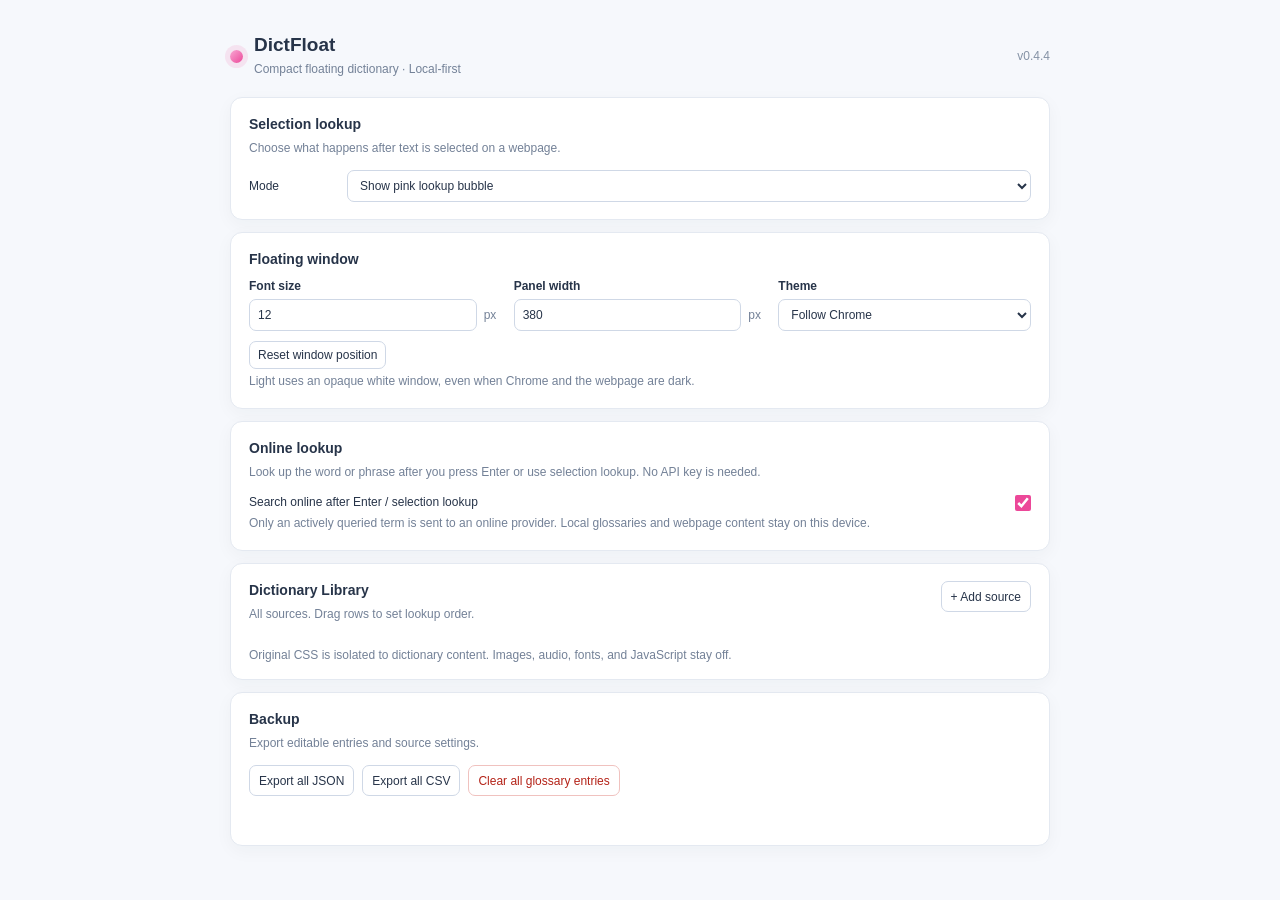
==== DictFloat-dev/options-test.html @ 4e65b745 "archive: import DictFloat v0.4.4" ====
<!doctype html>
<html lang="en">
<head>
  <meta charset="utf-8">
  <meta name="viewport" content="width=device-width,initial-scale=1">
  <title>DictFloat Settings</title>
  <link rel="stylesheet" href="options.css">
</head>
<body>
  <main class="shell">
    <header class="page-header">
      <div class="brand"><span class="brand-dot"></span><div><h1>DictFloat</h1><p>Compact floating dictionary · Local-first</p></div></div>
      <div class="version">v0.4.4</div>
    </header>

    <section class="card">
      <h2>Selection lookup</h2>
      <p class="hint">Choose what happens after text is selected on a webpage.</p>
      <label class="setting-row"><span>Mode</span><select id="selectionMode"><option value="bubble">Show pink lookup bubble</option><option value="auto">Open lookup window automatically</option><option value="off">Off</option></select></label>
    </section>

    <section class="card">
      <h2>Floating window</h2>
      <div class="window-grid">
        <label class="field"><span>Font size</span><span class="input-with-unit"><input id="fontSize" type="number" min="10" max="15" step="1"><small>px</small></span></label>
        <label class="field"><span>Panel width</span><span class="input-with-unit"><input id="panelWidth" type="number" min="320" max="520" step="10"><small>px</small></span></label>
        <label class="field"><span>Theme</span><select id="theme"><option value="system">Follow Chrome</option><option value="light">Light</option><option value="dark">Dark</option></select></label>
      </div>
      <div class="inline-actions"><button id="resetWindowPosition" type="button">Reset window position</button></div>
      <p class="hint">Light uses an opaque white window, even when Chrome and the webpage are dark.</p>
    </section>

    <section class="card">
      <h2>Online lookup</h2>
      <p class="hint">Look up the word or phrase after you press Enter or use selection lookup. No API key is needed.</p>
      <label class="toggle-row"><span>Search online after Enter / selection lookup</span><input id="onlineLookup" type="checkbox"></label>
      <p class="hint">Only an actively queried term is sent to an online provider. Local glossaries and webpage content stay on this device.</p>
    </section>

    <section class="card library-card" id="dictionaryLibraryCard">
      <div class="section-title library-heading">
        <div>
          <h2>Dictionary Library</h2>
          <p class="hint">All sources. Drag rows to set lookup order.</p>
        </div>
        <div class="library-add-wrap">
          <button id="toggleAddSource" type="button" aria-expanded="false">+ Add source</button>
          <div id="addSourceMenu" class="source-menu" hidden>
            <button id="newGlossaryAction" type="button">Create empty glossary</button>
            <label class="source-menu-file">Import JSON / CSV glossary<input id="importFile" type="file" accept=".json,.csv,application/json,text/csv"></label>
            <label class="source-menu-file">Import Wudao offline pack<input id="importWudaoFiles" type="file" accept=".ind,.z" multiple></label>
            <button id="connectMdictFolder" type="button">Connect MDX / MDD folder</button>
          </div>
        </div>
      </div>
      <div id="librarySourceList" class="dictionary-list library-source-list"></div>
      <div class="library-progress">
        <button id="cancelMdictIndex" type="button" class="danger" hidden>Cancel indexing</button>
        <span id="libraryHint" class="hint">Original CSS is isolated to dictionary content. Images, audio, fonts, and JavaScript stay off.</span>
      </div>
    </section>

    <section class="card">
      <h2>Backup</h2>
      <p class="hint">Export editable entries and source settings.</p>
      <div class="actions"><button id="exportJson" type="button">Export all JSON</button><button id="exportCsv" type="button">Export all CSV</button><button class="danger" id="clearEntries" type="button">Clear all glossary entries</button></div>
      <p id="status" class="status" aria-live="polite"></p>
    </section>
  </main>
<script>
window.confirm=()=>true; window.prompt=()=>null;
const store={
 dictFloatSettings:{selectionMode:'bubble',fontSize:12,panelWidth:380,theme:'system',onlineLookup:true},
 dictFloatEntries:[{id:'e1',dictionaryId:'my-glossary',term:'RCB',definition:'Read Completion Boundary'},{id:'e2',dictionaryId:'imported1',term:'TLP',definition:'Transaction Layer Packet'}],
 dictFloatDictionaries:[
  {id:'pcie-starter',name:'PCIe Starter',enabled:true,builtIn:true},
  {id:'my-glossary',name:'My Glossary',enabled:true,builtIn:false},
  {id:'imported1',name:'PCIe notes',enabled:true,builtIn:false,fileName:'pcie-notes.csv',sourceKind:'imported'}
 ],
 dictFloatMdictSources:[{id:'mdx1',name:'The Little Dict',enabled:true,fileName:'TLD.mdx',fileSize:189000000,recordCount:432647,status:'ready',cssFiles:[{name:'p.css'}],mddFiles:[{name:'TLD.mdd'},{name:'TLD.1.mdd'}],header:{engineVersion:'2.0'},lookup:{}}],
 dictFloatWudaoSource:{installed:true,enabled:true,name:'Wudao · Offline',totalSize:87000000,recordCounts:{en:96233,zh:71658},fileNames:{enIndex:'en.ind',enData:'en.z',zhIndex:'zh.ind',zhData:'zh.z'}},
 dictFloatSourceOrder:['mdx:mdx1','wudao','glossary:imported1','glossary:my-glossary','glossary:pcie-starter','online']
};
window.chrome={storage:{local:{get:async keys=>Object.fromEntries(keys.map(k=>[k,store[k]])),set:async obj=>Object.assign(store,obj),remove:async key=>{delete store[key]}}},runtime:{sendMessage:async()=>({}),getURL:p=>p}};
</script>
  <script src="mdict-db.js"></script>
    <script src="options.js"></script>
</body>
</html>
---- DictFloat-dev/options.css ----
:root {
  color-scheme: light dark;
  font-family: -apple-system, BlinkMacSystemFont, "Segoe UI", "Microsoft YaHei", Arial, sans-serif;
  color: #273449;
  background: #f6f8fc;
  font-size: 14px;
}
* { box-sizing: border-box; }
body { margin: 0; padding: 34px 18px; }
.shell { width: min(820px, 100%); margin: 0 auto; }
.page-header { display:flex; align-items:center; justify-content:space-between; gap:18px; margin-bottom:18px; }
.brand { display:flex; align-items:center; gap:11px; min-width:0; }
.brand-dot { width:13px; height:13px; flex:0 0 auto; border-radius:50%; background:linear-gradient(135deg,#f9a8d4,#ec4899); box-shadow:0 0 0 5px rgba(236,72,153,.12); }
h1 { margin:0; font-size:19px; line-height:1.2; }
h2 { margin:0 0 5px; font-size:14px; line-height:1.35; }
p { line-height:1.6; }
.brand p,.hint { margin:3px 0 0; color:#738197; font-size:12px; }
.version { flex:0 0 auto; color:#8592a5; font-size:12px; }
.card { margin:12px 0; padding:17px 18px; border:1px solid #e4e9f1; border-radius:12px; background:#fff; box-shadow:0 5px 18px rgba(30,41,59,.04); }
button,input,select { color:inherit; font:inherit; }
button,select,input,.file-btn { border:1px solid #cfd8e6; border-radius:7px; background:#fff; }
button { min-height:31px; padding:6px 9px; cursor:pointer; font-size:12px; }
button:hover { background:#f4f7fb; }
input,select { width:100%; min-width:0; height:32px; padding:6px 8px; font-size:12px; }
select { cursor:pointer; }

.setting-row { display:flex; align-items:center; gap:12px; margin-top:12px; font-size:12px; }
.setting-row > span { flex:0 0 86px; }
.setting-row select { flex:1; }
.window-grid { display:grid; grid-template-columns:repeat(3,minmax(0,1fr)); gap:12px; margin-top:10px; }
.field { min-width:0; display:grid; grid-template-rows:auto 32px; gap:6px; }
.field > span:first-child { font-size:12px; font-weight:650; }
.input-with-unit { width:100%; min-width:0; height:32px; display:grid; grid-template-columns:minmax(0,1fr) auto; align-items:center; gap:7px; }
.input-with-unit input { min-width:0; width:100%; }
.input-with-unit small { display:block; min-width:18px; color:#738197; font-size:12px; white-space:nowrap; }
.inline-actions { margin-top:10px; }
.inline-actions button { min-height:28px; padding:5px 8px; }

.toggle-row { display:flex; align-items:center; justify-content:space-between; gap:14px; margin-top:12px; font-size:12px; }
.toggle-row > span { min-width:0; line-height:1.4; }
.toggle-row input[type="checkbox"] { width:16px; height:16px; min-width:16px; margin:0; padding:0; accent-color:#ec4899; }
.section-title { display:flex; align-items:flex-start; justify-content:space-between; gap:12px; }
.section-title > div { min-width:0; }
.actions { display:flex; flex-wrap:wrap; gap:8px; margin-top:12px; }
.file-btn { display:inline-flex; align-items:center; min-height:31px; padding:6px 9px; cursor:pointer; font-size:12px; }
.file-btn:hover { background:#f4f7fb; }
.file-btn input { display:none; }
.source-file-btn { margin-top:12px; }
.danger { border-color:#f0c2bf; color:#b42318; }
.status { min-height:20px; margin:12px 0 0; color:#0f766e; font-size:12px; }
.beta-chip { display:inline-flex; align-items:center; min-height:18px; margin-left:5px; padding:0 6px; border:1px solid #f4b6d5; border-radius:999px; background:#fff2f8; color:#c0266c; font-size:10px; font-weight:700; vertical-align:1px; }
code { padding:1px 4px; border-radius:4px; background:#f0f3f7; font-family:ui-monospace,SFMono-Regular,Consolas,monospace; font-size:.92em; }

.dictionary-list { display:grid; gap:8px; margin-top:13px; }
.dictionary-item { display:flex; align-items:center; gap:10px; min-width:0; padding:9px 10px; border:1px solid #e4e9f1; border-radius:9px; background:#fbfcff; }
.dictionary-item > input[type="checkbox"] { width:16px; height:16px; min-width:16px; margin:0; padding:0; accent-color:#ec4899; }
.dictionary-info { flex:1; min-width:0; }
.dictionary-name { overflow:hidden; text-overflow:ellipsis; white-space:nowrap; font-size:12px; font-weight:700; }
.dictionary-meta { margin-top:2px; color:#7b899c; font-size:11px; line-height:1.45; word-break:break-word; }
.dictionary-actions { display:flex; align-items:center; gap:6px; flex:0 0 auto; }
.dictionary-actions button { min-height:27px; padding:4px 7px; font-size:11px; }
.dictionary-actions .delete { border-color:#f0c2bf; color:#b42318; }
.source-list .dictionary-item { align-items:flex-start; }
.source-status { display:inline-flex; align-items:center; min-height:19px; margin-top:5px; padding:1px 6px; border:1px solid #f1cfdf; border-radius:999px; background:#fff7fb; color:#c0266c; font-size:10px; font-weight:650; }
.empty-list { padding:8px 2px; color:#8795a9; font-size:12px; }

@media (max-width:650px) {
  body { padding:22px 14px; }
  .window-grid { grid-template-columns:1fr; }
  .setting-row { align-items:flex-start; flex-direction:column; gap:6px; }
  .setting-row > span { flex:auto; }
  .setting-row select { width:100%; }
}

@media (prefers-color-scheme: dark) {
  :root { color:#e7edf7; background:#111827; }
  .card { background:#182233; border-color:#2b3a52; box-shadow:0 5px 18px rgba(0,0,0,.18); }
  .brand p,.hint,.version { color:#aab7ca; }
  button,select,input,.file-btn { background:#111a28; border-color:#40506a; color:#e7edf7; }
  button:hover,.file-btn:hover { background:#1c2a3f; }
  .input-with-unit small { color:#aab7ca; }
  .status { color:#5eead4; }
  .danger,.dictionary-actions .delete { border-color:#7f3b3b; color:#fca5a5; }
  .dictionary-item { background:#111a28; border-color:#33445e; }
  .dictionary-meta { color:#aab7ca; }
  .source-status { border-color:#733153; background:#351a2b; color:#f9a8d4; }
  .beta-chip { border-color:#733153; background:#351a2b; color:#f9a8d4; }
  code { background:#26344a; }
}


#wudaoCard .dictionary-item { align-items:flex-start; }
.wudao-status { margin-top:4px; color:#687991; font-size:11px; line-height:1.45; }
.wudao-ready { color:#16835b; font-weight:650; }
.dark .wudao-ready { color:#75d5a9; }

/* Lookup order rows */
.source-order-item { align-items:center; }
.source-order-index {
  width:20px;
  height:20px;
  min-width:20px;
  display:inline-flex;
  align-items:center;
  justify-content:center;
  border:1px solid #e0e7f0;
  border-radius:50%;
  background:#f6f8fc;
  color:#718198;
  font-size:10px;
  font-weight:700;
}
.order-actions { gap:4px; }
.order-actions button { width:28px; min-width:28px; padding:3px 0; }
.order-actions button:disabled { cursor:default; opacity:.42; }
.dark .source-order-index { border-color:#3b4b64; background:#1d2a3e; color:#b7c4d6; }


/* Unified Dictionary Library */
.library-card { position:relative; }
.library-heading { align-items:flex-start; }
.library-heading .hint { max-width:560px; }
.library-add-wrap { position:relative; flex:0 0 auto; }
.source-menu { position:absolute; z-index:20; top:calc(100% + 7px); right:0; width:220px; padding:5px; display:grid; gap:2px; border:1px solid #d9e1ec; border-radius:9px; background:#fff; box-shadow:0 12px 28px rgba(27,39,58,.15); }
.source-menu[hidden] { display:none; }
.source-menu button, .source-menu-file { display:flex; width:100%; align-items:center; min-height:31px; padding:6px 8px; border:0; border-radius:6px; background:transparent; text-align:left; color:inherit; font-size:12px; cursor:pointer; }
.source-menu button:hover, .source-menu-file:hover { background:#f4f7fb; }
.source-menu-file input { display:none; }
.library-source-list { gap:9px; }
.library-source-item { align-items:flex-start; padding:10px; }
.library-source-item > .source-order-index { margin-top:1px; }
.library-source-item > input[type="checkbox"] { margin-top:3px; }
.source-drag-handle {
  width:18px;
  min-width:18px;
  min-height:24px;
  display:inline-flex;
  align-items:center;
  justify-content:center;
  margin-top:-1px;
  border-radius:6px;
  color:#97a5b7;
  cursor:grab;
  font-size:17px;
  line-height:1;
  user-select:none;
}
.source-drag-handle:hover { background:#f1f4f8; color:#586a82; }
.source-drag-handle:active { cursor:grabbing; }
.library-source-item.is-dragging { opacity:.45; }
.library-source-item.drop-before { box-shadow:inset 0 2px 0 #ec4899; }
.library-source-item.drop-after { box-shadow:inset 0 -2px 0 #ec4899; }
.library-title-line { display:flex; align-items:center; gap:7px; min-width:0; }
.library-title-line .dictionary-name { flex:0 1 auto; }
.library-kind { display:inline-flex; align-items:center; min-height:18px; padding:1px 6px; border:1px solid #dce3ee; border-radius:999px; background:#f5f7fb; color:#62728b; font-size:10px; font-weight:700; white-space:nowrap; }
.library-file-link { color:#5e718d; }
.library-file-link::first-letter { color:#496480; }
.library-actions { justify-content:flex-end; flex-wrap:wrap; max-width:250px; }
.library-progress { display:flex; align-items:center; gap:10px; margin-top:11px; }
.library-progress .hint { margin:0; }
.library-progress #cancelMdictIndex { flex:0 0 auto; }
@media (max-width:700px) {
  .library-heading { flex-direction:column; }
  .library-add-wrap { align-self:stretch; }
  .library-add-wrap > button { width:100%; }
  .source-menu { left:0; right:auto; width:100%; }
  .library-source-item { flex-wrap:wrap; }
  .library-source-item .dictionary-info { min-width:calc(100% - 56px); }
  .library-actions { width:100%; max-width:none; margin-left:30px; }
  .library-progress { align-items:flex-start; flex-direction:column; }
}
@media (prefers-color-scheme: dark) {
  .source-menu { background:#182233; border-color:#40506a; box-shadow:0 12px 28px rgba(0,0,0,.4); }
  .source-menu button:hover,.source-menu-file:hover { background:#1c2a3f; }
  .library-kind { border-color:#3b4b64; background:#1d2a3e; color:#b7c4d6; }
  .library-file-link { color:#b3c2d9; }
  .source-drag-handle { color:#8191a8; }
  .source-drag-handle:hover { background:#25344b; color:#d8e4f4; }
}

/* Backup & recovery: deliberately small, secondary controls. */
.recovery-card .hint { max-width:640px; }
.recovery-actions { margin-top:12px; }
.recovery-details { margin-top:12px; border-top:1px solid #e7ecf3; padding-top:10px; }
.recovery-details summary { width:max-content; cursor:pointer; color:#687991; font-size:12px; user-select:none; }
.recovery-details summary:hover { color:#34455f; }
input[type="checkbox"]:disabled { cursor:not-allowed; opacity:.45; }
@media (prefers-color-scheme: dark) {
  .recovery-details { border-color:#33445e; }
  .recovery-details summary { color:#aab7ca; }
  .recovery-details summary:hover { color:#e7edf7; }
}
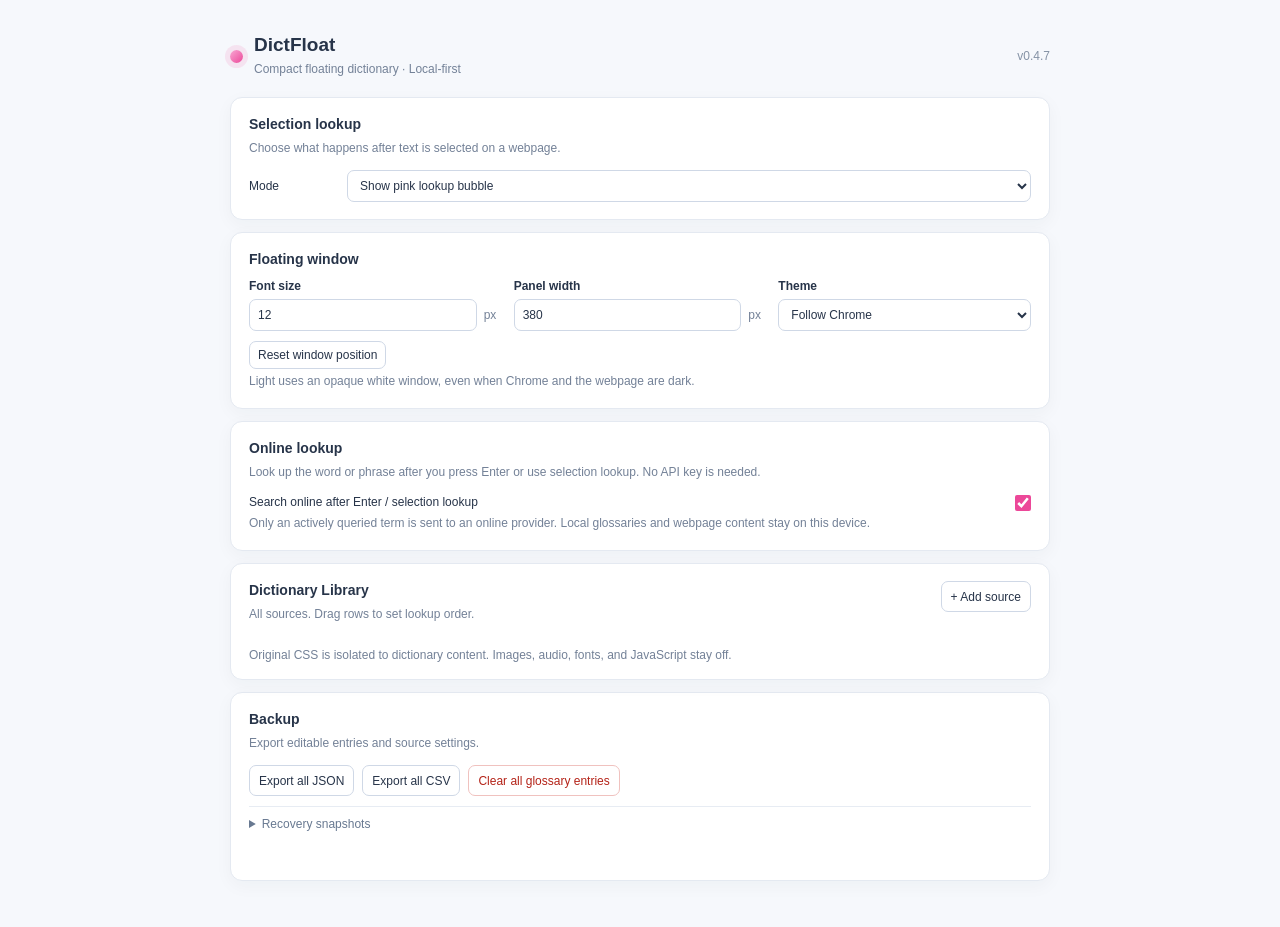
==== commit 02894afe: "archive: import DictFloat v0.4.7" ====
--- a/DictFloat-dev/options-test.html
+++ b/DictFloat-dev/options-test.html
@@ -10,7 +10,7 @@
   <main class="shell">
     <header class="page-header">
       <div class="brand"><span class="brand-dot"></span><div><h1>DictFloat</h1><p>Compact floating dictionary · Local-first</p></div></div>
-      <div class="version">v0.4.4</div>
+      <div class="version">v0.4.7</div>
     </header>
 
     <section class="card">
@@ -64,9 +64,11 @@
       <h2>Backup</h2>
       <p class="hint">Export editable entries and source settings.</p>
       <div class="actions"><button id="exportJson" type="button">Export all JSON</button><button id="exportCsv" type="button">Export all CSV</button><button class="danger" id="clearEntries" type="button">Clear all glossary entries</button></div>
+      <details class="recovery-details recovery-snapshots"><summary>Recovery snapshots</summary><div id="recoverySnapshotList" class="recovery-snapshot-list"></div></details>
       <p id="status" class="status" aria-live="polite"></p>
     </section>
   </main>
+  <dialog id="safetyDialog" class="safety-dialog" aria-labelledby="safetyDialogTitle"><div class="safety-dialog-card"><h2 id="safetyDialogTitle">Confirm change</h2><p id="safetyDialogMessage"></p><ul id="safetyDialogImpact"></ul><label id="safetyDialogInputWrap" hidden><span id="safetyDialogInputLabel"></span><input id="safetyDialogInput" type="text"></label><div class="actions"><button id="safetyDialogCancel" type="button">Cancel</button><button id="safetyDialogConfirm" class="danger" type="button">Continue</button></div></div></dialog>
 <script>
 window.confirm=()=>true; window.prompt=()=>null;
 const store={
--- a/DictFloat-dev/options.css
+++ b/DictFloat-dev/options.css
@@ -190,3 +190,45 @@
   .recovery-details summary { color:#aab7ca; }
   .recovery-details summary:hover { color:#e7edf7; }
 }
+
+/* Linked dictionary health is deliberately compact: a stale record should be
+   visible, but not turn the library into a warning dashboard. */
+.library-connection-notice { display:flex; align-items:center; justify-content:space-between; gap:10px; margin-top:10px; padding:7px 9px; border:1px solid #f2c8d8; border-radius:8px; background:#fff8fb; color:#b42362; font-size:12px; line-height:1.35; }
+.library-connection-notice[hidden] { display:none; }
+.library-connection-notice button { min-height:27px; padding:4px 8px; border-color:#efb7ce; color:#b42362; background:#fff; font-size:11px; white-space:nowrap; }
+@media (prefers-color-scheme: dark) {
+  .library-connection-notice { border-color:#733153; background:#351a2b; color:#f9a8d4; }
+  .library-connection-notice button { border-color:#8f3d68; background:#241424; color:#f9a8d4; }
+}
+
+
+/* Data safety: one explicit confirmation surface for destructive and overwrite actions. */
+.safety-dialog { width:min(460px, calc(100vw - 28px)); margin:auto; padding:0; border:0; background:transparent; color:#273449; }
+.safety-dialog::backdrop { background:rgba(15,23,42,.42); backdrop-filter:blur(2px); }
+.safety-dialog-card { padding:18px; border:1px solid #e4e9f1; border-radius:13px; background:#fff; box-shadow:0 24px 70px rgba(15,23,42,.30); }
+.safety-dialog-card h2 { margin:0 0 7px; font-size:15px; }
+.safety-dialog-message { margin:0; color:#526176; font-size:12px; line-height:1.6; }
+.safety-dialog-impact { display:grid; gap:4px; margin:12px 0 0; padding:9px 11px 9px 27px; border:1px solid #edf0f5; border-radius:8px; background:#fafbfe; color:#607087; font-size:11px; line-height:1.45; }
+.safety-dialog-input { display:grid; gap:6px; margin-top:13px; color:#4d5d73; font-size:12px; font-weight:650; }
+.safety-dialog-input code { margin:0 2px; color:#bd2460; }
+.safety-dialog-input input { width:100%; }
+.safety-dialog-actions { justify-content:flex-end; margin-top:16px; }
+.safety-dialog-actions .danger:disabled { cursor:not-allowed; opacity:.48; }
+.recovery-snapshots { margin-top:10px; }
+.recovery-snapshot-list { display:grid; gap:7px; margin-top:10px; }
+.recovery-snapshot { display:flex; align-items:center; gap:10px; min-width:0; padding:8px 9px; border:1px solid #e8edf3; border-radius:8px; background:#fbfcff; }
+.recovery-snapshot-info { flex:1; min-width:0; }
+.recovery-snapshot-title { overflow:hidden; text-overflow:ellipsis; white-space:nowrap; color:#39485f; font-size:12px; font-weight:650; }
+.recovery-snapshot-meta { margin-top:2px; color:#7b899c; font-size:11px; line-height:1.4; }
+.recovery-snapshot button { flex:0 0 auto; min-height:27px; padding:4px 8px; font-size:11px; }
+.recovery-snapshot-empty { padding:3px 0 0; color:#8795a9; font-size:12px; }
+@media (prefers-color-scheme: dark) {
+  .safety-dialog { color:#e7edf7; }
+  .safety-dialog-card { border-color:#33445d; background:#182235; box-shadow:0 24px 70px rgba(0,0,0,.50); }
+  .safety-dialog-message { color:#b9c5d5; }
+  .safety-dialog-impact { border-color:#304159; background:#141d2c; color:#abb9cd; }
+  .safety-dialog-input { color:#d1daea; }
+  .recovery-snapshot { border-color:#33445d; background:#172235; }
+  .recovery-snapshot-title { color:#e0e7f1; }
+  .recovery-snapshot-meta { color:#aab7c9; }
+}
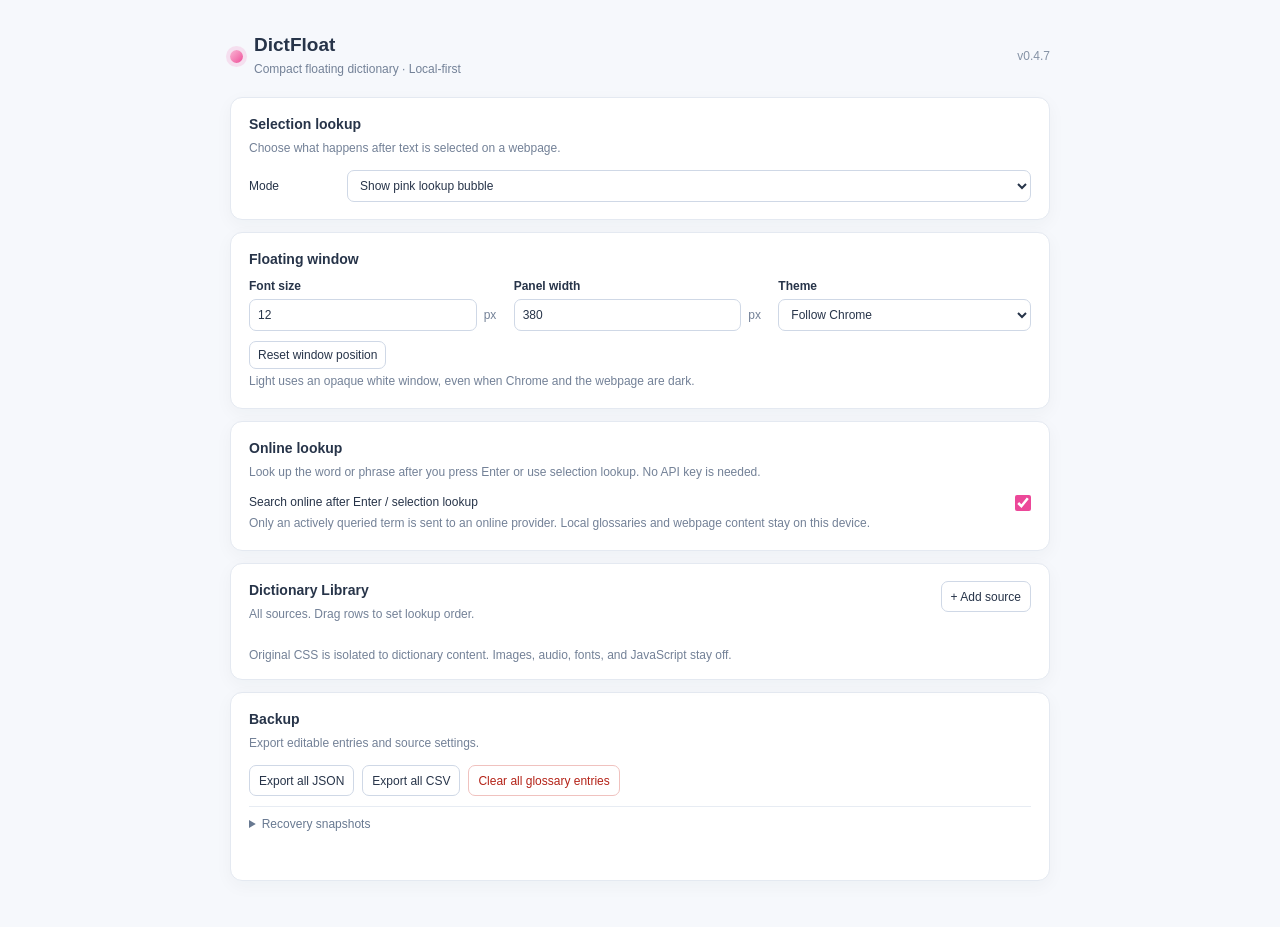
==== commit 072cdb6f: "archive: import DictFloat v0.5.0" ====
--- a/DictFloat-dev/options-test.html
+++ b/DictFloat-dev/options-test.html
@@ -75,7 +75,7 @@
  dictFloatSettings:{selectionMode:'bubble',fontSize:12,panelWidth:380,theme:'system',onlineLookup:true},
  dictFloatEntries:[{id:'e1',dictionaryId:'my-glossary',term:'RCB',definition:'Read Completion Boundary'},{id:'e2',dictionaryId:'imported1',term:'TLP',definition:'Transaction Layer Packet'}],
  dictFloatDictionaries:[
-  {id:'pcie-starter',name:'PCIe Starter',enabled:true,builtIn:true},
+  {id:'pcie-starter',name:'DictFloat Glossary',enabled:true,builtIn:true},
   {id:'my-glossary',name:'My Glossary',enabled:true,builtIn:false},
   {id:'imported1',name:'PCIe notes',enabled:true,builtIn:false,fileName:'pcie-notes.csv',sourceKind:'imported'}
  ],
--- a/DictFloat-dev/options.css
+++ b/DictFloat-dev/options.css
@@ -1,4 +1,8 @@
 :root {
+  --df-accent:#ec4899;
+  --df-accent-strong:#c0266c;
+  --df-accent-soft:#fff7fb;
+  --df-accent-border:#f2c8d8;
   color-scheme: light dark;
   font-family: -apple-system, BlinkMacSystemFont, "Segoe UI", "Microsoft YaHei", Arial, sans-serif;
   color: #273449;
@@ -232,3 +236,13 @@
   .recovery-snapshot-title { color:#e0e7f1; }
   .recovery-snapshot-meta { color:#aab7c9; }
 }
+
+
+/* Accent color — destructive actions retain their red semantics. */
+body[data-accent="green"] { --df-accent:#16a34a; --df-accent-strong:#15803d; --df-accent-soft:#f0fdf4; --df-accent-border:#bbf7d0; }
+body[data-accent="blue"] { --df-accent:#2563eb; --df-accent-strong:#1d4ed8; --df-accent-soft:#eff6ff; --df-accent-border:#bfdbfe; }
+input[type="checkbox"] { accent-color:var(--df-accent) !important; }
+.brand-dot { background:linear-gradient(135deg, color-mix(in srgb, var(--df-accent) 40%, white), var(--df-accent)) !important; box-shadow:0 0 0 4px color-mix(in srgb, var(--df-accent) 14%, transparent) !important; }
+.library-source-item.drop-before { box-shadow:inset 0 2px 0 var(--df-accent) !important; }.library-source-item.drop-after { box-shadow:inset 0 -2px 0 var(--df-accent) !important; }
+.source-status { border-color:var(--df-accent-border) !important; background:var(--df-accent-soft) !important; color:var(--df-accent-strong) !important; }
+.entry-manager-dialog { width:min(720px,calc(100vw - 28px));max-height:min(78vh,720px);margin:auto;padding:0;border:0;background:transparent;color:#273449; }.entry-manager-dialog::backdrop{background:rgba(15,23,42,.42);backdrop-filter:blur(2px)}.entry-manager-card{max-height:inherit;overflow:auto;padding:17px;border:1px solid #e4e9f1;border-radius:13px;background:#fff;box-shadow:0 24px 70px rgba(15,23,42,.30)}.entry-manager-head{display:flex;align-items:center;justify-content:space-between;gap:10px}.entry-manager-head h2{margin:0;font-size:15px}.entry-manager-head>button{width:28px;min-width:28px;height:28px;padding:0;border:0;background:transparent;color:#62728b;font-size:20px}.entry-manager-head>button:hover{background:#f1f4f8;color:#273449}.entry-manager-tools{display:flex;gap:8px;margin-top:13px}.entry-manager-tools input{flex:1;min-width:0}.entry-manager-list{display:grid;gap:6px;margin-top:12px}.entry-manager-row{display:flex;align-items:center;gap:10px;padding:8px 9px;border:1px solid #e6ebf2;border-radius:8px;background:#fbfcff}.entry-manager-info{flex:1;min-width:0;display:grid;gap:2px}.entry-manager-info strong,.entry-manager-info span{overflow:hidden;text-overflow:ellipsis;white-space:nowrap}.entry-manager-info strong{font-size:12px}.entry-manager-info span{color:#75849a;font-size:11px}.entry-manager-empty{padding:20px 6px;color:#7b899c;font-size:12px;text-align:center}.entry-editor-card{max-width:660px}.entry-editor-form{display:grid;grid-template-columns:1fr 1fr;gap:10px;margin-top:14px}.entry-editor-form label{display:grid;gap:5px;color:#4d5d73;font-size:11px;font-weight:650}.entry-editor-form label.wide{grid-column:1/-1}.entry-editor-form textarea{min-height:120px;resize:vertical}.entry-editor-actions{grid-column:1/-1;justify-content:flex-end;margin-top:4px}@media(prefers-color-scheme:dark){.entry-manager-dialog{color:#e7edf7}.entry-manager-card{border-color:#33445d;background:#182235;box-shadow:0 24px 70px rgba(0,0,0,.50)}.entry-manager-head>button:hover{background:#25344b;color:#fff}.entry-manager-row{border-color:#33445d;background:#172235}.entry-manager-info span{color:#aab7c9}.entry-editor-form label{color:#d1daea}}@media(max-width:650px){.entry-editor-form{grid-template-columns:1fr}.entry-editor-form label.wide,.entry-editor-actions{grid-column:auto}}
